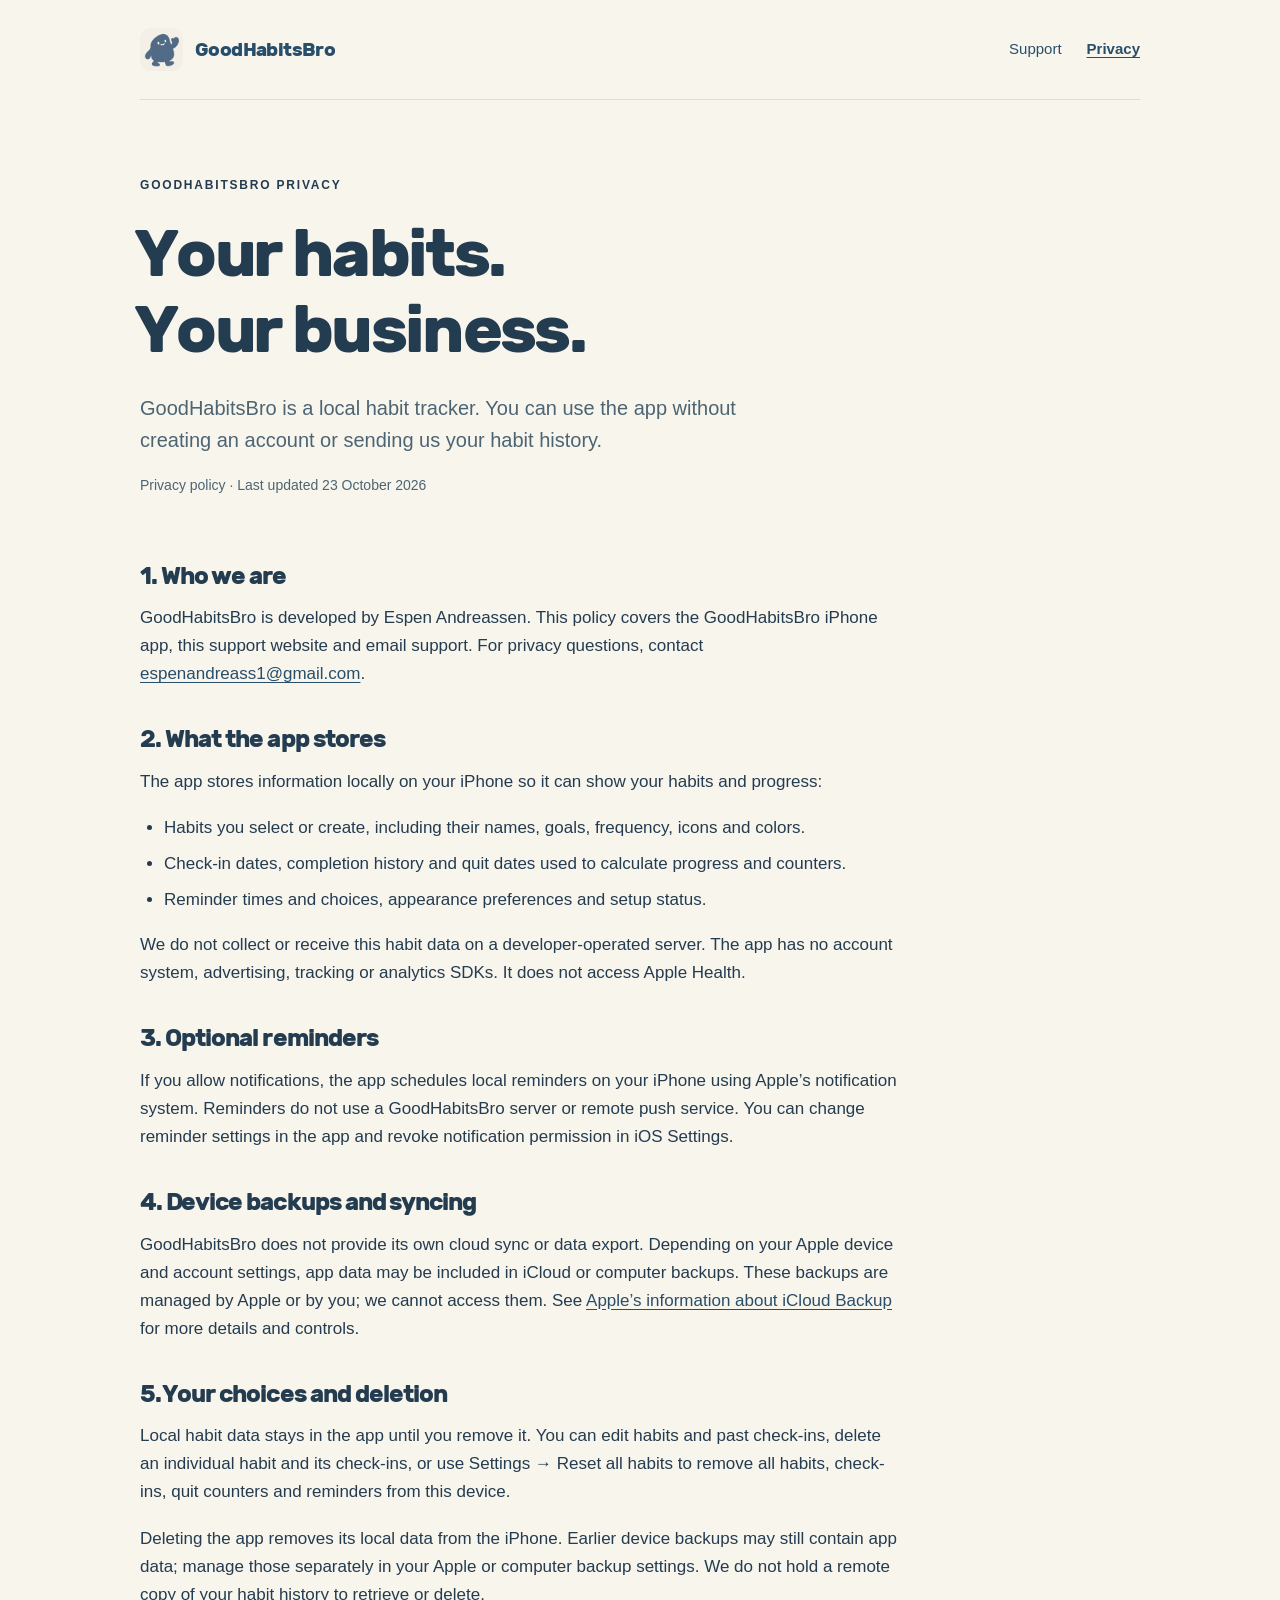
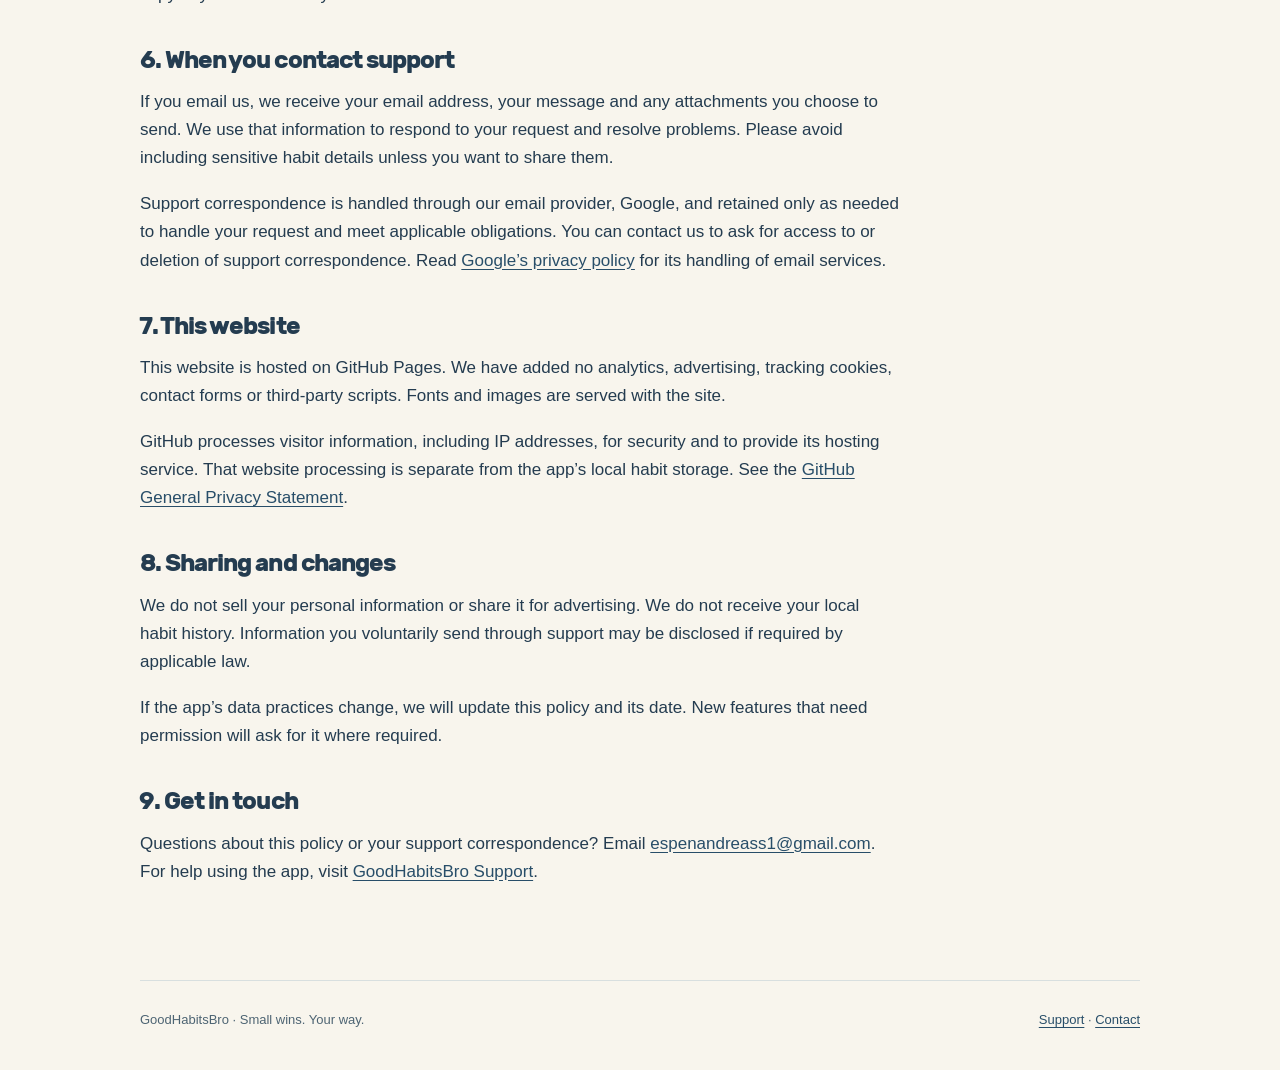
==== privacy/index.html @ 74241257 "Publish GoodHabitsBro support and privacy pages" ====
<!doctype html>
<html lang="en">
<head>
  <meta charset="utf-8">
  <meta name="viewport" content="width=device-width, initial-scale=1">
  <meta name="description" content="How GoodHabitsBro handles your habits, progress, reminders, support emails and website visits.">
  <title>Privacy policy · GoodHabitsBro</title>
  <link rel="icon" href="../assets/app-icon.png" type="image/png">
  <link rel="stylesheet" href="../styles.css">
</head>
<body>
  <a class="skip" href="#main">Skip to content</a>
  <header class="site-header wrap">
    <a class="brand" href="../"><img src="../assets/app-icon.png" alt="" width="43" height="43">GoodHabitsBro</a>
    <nav aria-label="Main navigation"><a href="../">Support</a><a href="./" aria-current="page">Privacy</a></nav>
  </header>
  <main id="main" class="wrap">
    <div class="hero">
      <p class="eyebrow">GoodHabitsBro privacy</p>
      <h1>Your habits.<br>Your business.</h1>
      <p class="lead">GoodHabitsBro is a local habit tracker. You can use the app without creating an account or sending us your habit history.</p>
      <p class="updated">Privacy policy · Last updated <time datetime="2026-10-23">23 October 2026</time></p>
    </div>
    <div class="policy">
      <section aria-labelledby="about"><h2 id="about">1. Who we are</h2><p>GoodHabitsBro is developed by Espen Andreassen. This policy covers the GoodHabitsBro iPhone app, this support website and email support. For privacy questions, contact <a href="mailto:espenandreass1@gmail.com">espenandreass1@gmail.com</a>.</p></section>
      <section aria-labelledby="local"><h2 id="local">2. What the app stores</h2><p>The app stores information locally on your iPhone so it can show your habits and progress:</p><ul><li>Habits you select or create, including their names, goals, frequency, icons and colors.</li><li>Check-in dates, completion history and quit dates used to calculate progress and counters.</li><li>Reminder times and choices, appearance preferences and setup status.</li></ul><p>We do not collect or receive this habit data on a developer-operated server. The app has no account system, advertising, tracking or analytics SDKs. It does not access Apple Health.</p></section>
      <section aria-labelledby="reminders"><h2 id="reminders">3. Optional reminders</h2><p>If you allow notifications, the app schedules local reminders on your iPhone using Apple’s notification system. Reminders do not use a GoodHabitsBro server or remote push service. You can change reminder settings in the app and revoke notification permission in iOS Settings.</p></section>
      <section aria-labelledby="backups"><h2 id="backups">4. Device backups and syncing</h2><p>GoodHabitsBro does not provide its own cloud sync or data export. Depending on your Apple device and account settings, app data may be included in iCloud or computer backups. These backups are managed by Apple or by you; we cannot access them. See <a href="https://support.apple.com/en-us/108770">Apple’s information about iCloud Backup</a> for more details and controls.</p></section>
      <section aria-labelledby="delete"><h2 id="delete">5. Your choices and deletion</h2><p>Local habit data stays in the app until you remove it. You can edit habits and past check-ins, delete an individual habit and its check-ins, or use Settings → Reset all habits to remove all habits, check-ins, quit counters and reminders from this device.</p><p>Deleting the app removes its local data from the iPhone. Earlier device backups may still contain app data; manage those separately in your Apple or computer backup settings. We do not hold a remote copy of your habit history to retrieve or delete.</p></section>
      <section aria-labelledby="support"><h2 id="support">6. When you contact support</h2><p>If you email us, we receive your email address, your message and any attachments you choose to send. We use that information to respond to your request and resolve problems. Please avoid including sensitive habit details unless you want to share them.</p><p>Support correspondence is handled through our email provider, Google, and retained only as needed to handle your request and meet applicable obligations. You can contact us to ask for access to or deletion of support correspondence. Read <a href="https://policies.google.com/privacy">Google’s privacy policy</a> for its handling of email services.</p></section>
      <section aria-labelledby="website"><h2 id="website">7. This website</h2><p>This website is hosted on GitHub Pages. We have added no analytics, advertising, tracking cookies, contact forms or third-party scripts. Fonts and images are served with the site.</p><p>GitHub processes visitor information, including IP addresses, for security and to provide its hosting service. That website processing is separate from the app’s local habit storage. See the <a href="https://docs.github.com/en/site-policy/privacy-policies/github-general-privacy-statement">GitHub General Privacy Statement</a>.</p></section>
      <section aria-labelledby="sharing"><h2 id="sharing">8. Sharing and changes</h2><p>We do not sell your personal information or share it for advertising. We do not receive your local habit history. Information you voluntarily send through support may be disclosed if required by applicable law.</p><p>If the app’s data practices change, we will update this policy and its date. New features that need permission will ask for it where required.</p></section>
      <section aria-labelledby="contact"><h2 id="contact">9. Get in touch</h2><p>Questions about this policy or your support correspondence? Email <a href="mailto:espenandreass1@gmail.com">espenandreass1@gmail.com</a>. For help using the app, visit <a href="../">GoodHabitsBro Support</a>.</p></section>
    </div>
  </main>
  <footer class="site-footer wrap"><p>GoodHabitsBro · Small wins. Your way.</p><p><a href="../">Support</a> · <a href="mailto:espenandreass1@gmail.com">Contact</a></p></footer>
</body>
</html>
---- styles.css ----
@font-face {
  font-family: Rubik;
  src: url("assets/Rubik-Bold.ttf") format("truetype");
  font-weight: 700;
  font-style: normal;
  font-display: swap;
}
:root {
  color-scheme: light;
  --paper: #f8f5ed;
  --ink: #243c50;
  --muted: #4d6473;
  --blue: #284e69;
  --line: #d8dfdf;
  --card: #fffdf8;
  --soft: #e9eef0;
  font-family: -apple-system, BlinkMacSystemFont, "Segoe UI", sans-serif;
  color: var(--ink);
  background: var(--paper);
  font-size: 17px;
  line-height: 1.65;
  -webkit-text-size-adjust: 100%;
}
* { box-sizing: border-box; }
body { margin: 0; }
a { color: var(--blue); text-underline-offset: .2em; }
a:hover { text-decoration-thickness: 2px; }
a:focus-visible, summary:focus-visible { outline: 3px solid #8f4b19; outline-offset: 5px; border-radius: 3px; }
.skip { position: absolute; top: -100px; left: 16px; padding: 12px 20px; background: var(--card); z-index: 10; }
.skip:focus { top: 12px; }
.wrap { width: min(100% - 48px, 1000px); margin-inline: auto; }
.site-header { display: flex; align-items: center; justify-content: space-between; gap: 24px; padding-block: 28px; border-bottom: 1px solid var(--line); }
.brand { display: inline-flex; align-items: center; gap: 12px; font-family: Rubik, sans-serif; font-weight: 700; text-decoration: none; font-size: 19px; letter-spacing: -.6px; }
.brand img { width: 43px; height: 43px; border-radius: 11px; }
nav { display: flex; align-items: center; gap: 25px; font-size: 15px; }
nav a { padding-block: 9px; text-decoration: none; }
nav a[aria-current="page"] { font-weight: 700; text-decoration: underline; }
.hero { padding: 76px 0 48px; max-width: 800px; }
.eyebrow { font-size: 12px; font-weight: 700; letter-spacing: .15em; text-transform: uppercase; margin: 0 0 20px; }
h1, h2, h3 { font-family: Rubik, -apple-system, sans-serif; font-weight: 700; line-height: 1.15; letter-spacing: -.04em; text-wrap: balance; }
h1 { font-size: clamp(39px, 6.5vw, 66px); margin: 0 0 24px; }
h2 { font-size: 29px; margin: 0 0 20px; }
h3 { font-size: 20px; margin: 0 0 12px; }
p { margin: 0 0 18px; }
.lead { color: var(--muted); font-size: 20px; max-width: 630px; line-height: 1.6; }
.tag { display: inline-flex; align-items: center; gap: 8px; background: var(--soft); font-size: 13px; padding: 7px 13px; border-radius: 30px; }
.tag::before { content: ""; width: 7px; height: 7px; border-radius: 100%; background: var(--blue); }
.contact-card { background: var(--blue); color: #fffdf8; padding: 30px 34px; border-radius: 24px; display: flex; align-items: center; justify-content: space-between; gap: 32px; margin-bottom: 66px; }
.contact-card h2 { font-size: 23px; margin-bottom: 8px; }
.contact-card p { margin: 0; font-size: 15px; max-width: 480px; }
.button { display: inline-block; background: var(--paper); color: var(--ink); padding: 13px 21px; border-radius: 14px; text-decoration: none; font-weight: 700; white-space: nowrap; }
.button:focus-visible { outline-color: #fff; }
.section-note { color: var(--muted); max-width: 660px; }
.faq { margin: 28px 0 64px; border-top: 1px solid var(--line); }
details { border-bottom: 1px solid var(--line); }
summary { padding: 23px 2px; cursor: pointer; font-weight: 650; font-size: 18px; }
details p { color: var(--muted); max-width: 760px; margin: 0 22px 24px; }
.quiet-card { background: var(--soft); padding: 30px 34px; border-radius: 24px; margin-bottom: 66px; }
.quiet-card p { color: var(--muted); max-width: 710px; }
.quiet-card p:last-child { margin-bottom: 0; }
.policy { max-width: 760px; padding-bottom: 56px; }
.policy section { margin-bottom: 38px; scroll-margin-top: 25px; }
.policy h2 { font-size: 24px; margin-bottom: 14px; }
.policy li { margin-bottom: 8px; }
.policy ul { padding-left: 24px; }
.policy a, .email { overflow-wrap: anywhere; }
.updated { font-size: 14px; color: var(--muted); }
.site-footer { display: flex; justify-content: space-between; gap: 24px; padding-block: 28px 40px; border-top: 1px solid var(--line); font-size: 13px; color: var(--muted); }
.site-footer p { margin: 0; }
.site-footer a { white-space: nowrap; }
@media (max-width: 650px) {
  .wrap { width: calc(100% - 36px); }
  .site-header { gap: 18px; padding-block: 20px; flex-wrap: wrap; }
  .brand { font-size: 18px; }
  nav { gap: 22px; }
  .hero { padding-block: 49px 32px; }
  .lead { font-size: 18px; }
  .contact-card { display: block; padding: 26px; margin-bottom: 48px; }
  .contact-card .button { margin-top: 22px; }
  .quiet-card { padding: 26px; margin-bottom: 48px; }
  summary { font-size: 17px; }
  details p { margin-inline: 0; }
  .site-footer { display: block; }
  .site-footer p + p { margin-top: 14px; }
}
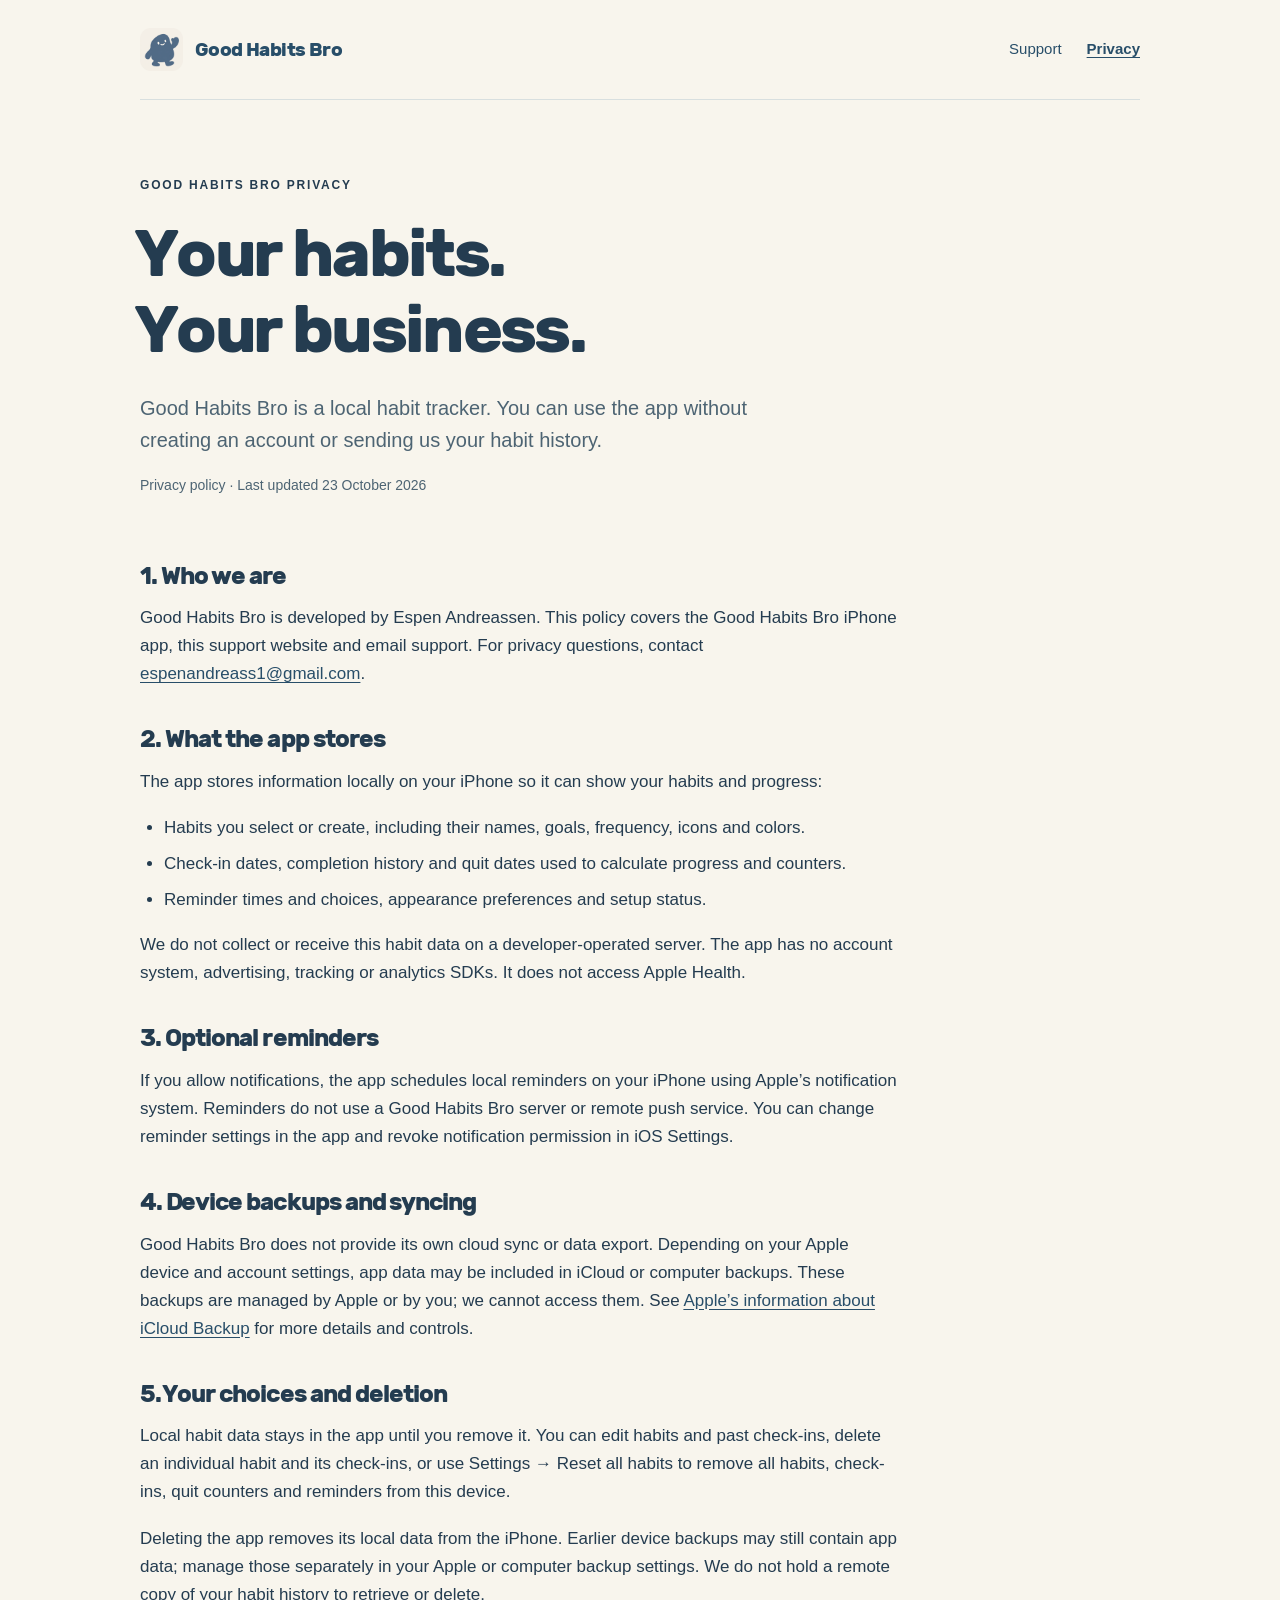
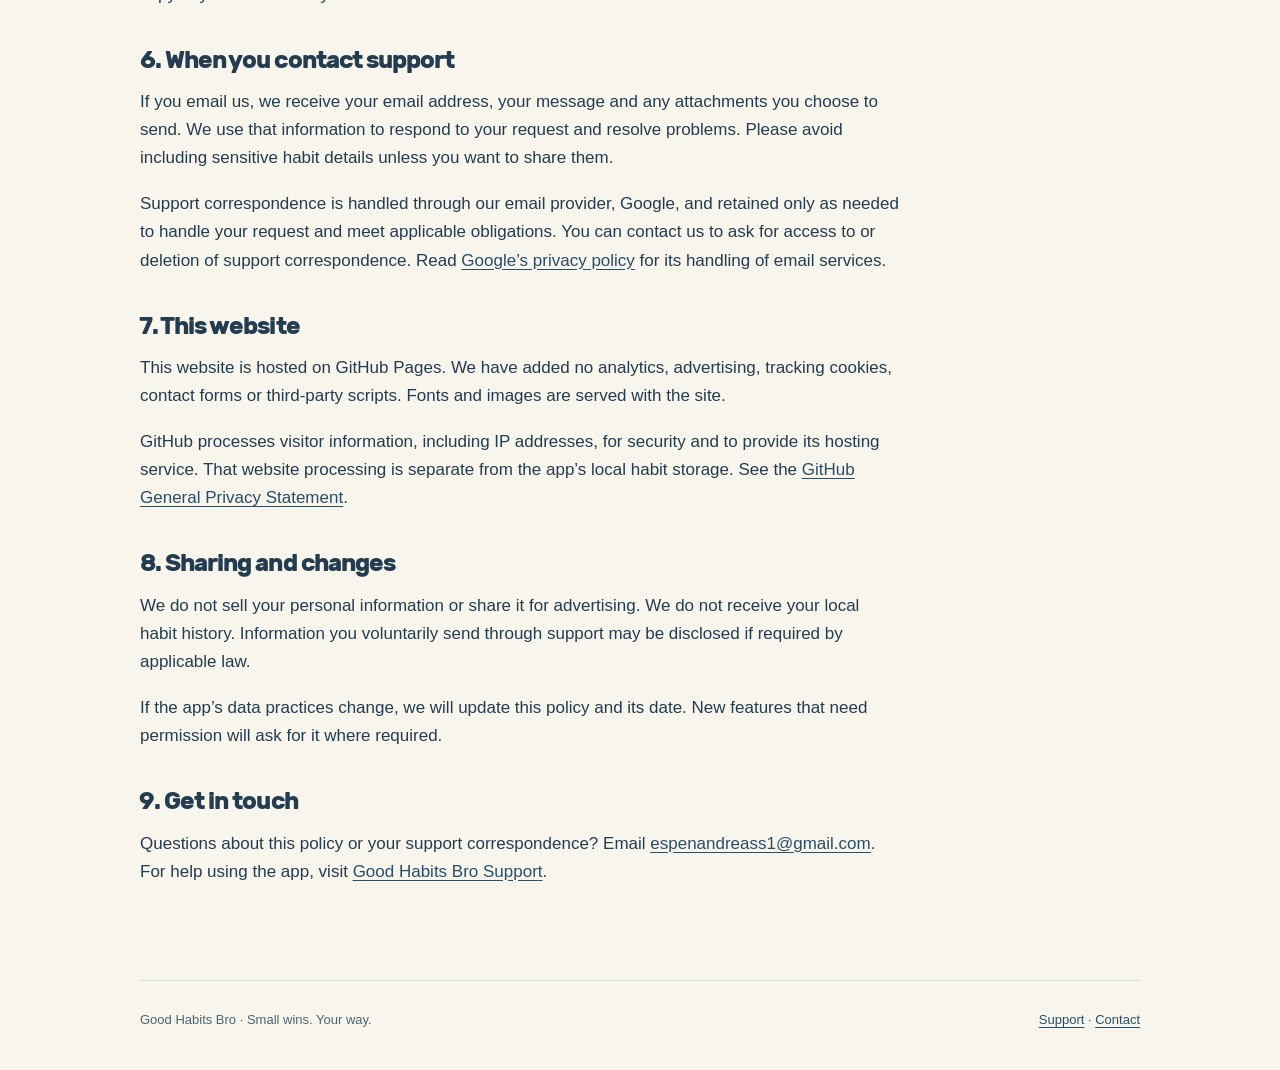
==== commit 93d57d71: "Use spaced public brand name" ====
--- a/privacy/index.html
+++ b/privacy/index.html
@@ -3,36 +3,36 @@
 <head>
   <meta charset="utf-8">
   <meta name="viewport" content="width=device-width, initial-scale=1">
-  <meta name="description" content="How GoodHabitsBro handles your habits, progress, reminders, support emails and website visits.">
-  <title>Privacy policy · GoodHabitsBro</title>
+  <meta name="description" content="How Good Habits Bro handles your habits, progress, reminders, support emails and website visits.">
+  <title>Privacy policy · Good Habits Bro</title>
   <link rel="icon" href="../assets/app-icon.png" type="image/png">
   <link rel="stylesheet" href="../styles.css">
 </head>
 <body>
   <a class="skip" href="#main">Skip to content</a>
   <header class="site-header wrap">
-    <a class="brand" href="../"><img src="../assets/app-icon.png" alt="" width="43" height="43">GoodHabitsBro</a>
+    <a class="brand" href="../"><img src="../assets/app-icon.png" alt="" width="43" height="43">Good Habits Bro</a>
     <nav aria-label="Main navigation"><a href="../">Support</a><a href="./" aria-current="page">Privacy</a></nav>
   </header>
   <main id="main" class="wrap">
     <div class="hero">
-      <p class="eyebrow">GoodHabitsBro privacy</p>
+      <p class="eyebrow">Good Habits Bro privacy</p>
       <h1>Your habits.<br>Your business.</h1>
-      <p class="lead">GoodHabitsBro is a local habit tracker. You can use the app without creating an account or sending us your habit history.</p>
+      <p class="lead">Good Habits Bro is a local habit tracker. You can use the app without creating an account or sending us your habit history.</p>
       <p class="updated">Privacy policy · Last updated <time datetime="2026-10-23">23 October 2026</time></p>
     </div>
     <div class="policy">
-      <section aria-labelledby="about"><h2 id="about">1. Who we are</h2><p>GoodHabitsBro is developed by Espen Andreassen. This policy covers the GoodHabitsBro iPhone app, this support website and email support. For privacy questions, contact <a href="mailto:espenandreass1@gmail.com">espenandreass1@gmail.com</a>.</p></section>
+      <section aria-labelledby="about"><h2 id="about">1. Who we are</h2><p>Good Habits Bro is developed by Espen Andreassen. This policy covers the Good Habits Bro iPhone app, this support website and email support. For privacy questions, contact <a href="mailto:espenandreass1@gmail.com">espenandreass1@gmail.com</a>.</p></section>
       <section aria-labelledby="local"><h2 id="local">2. What the app stores</h2><p>The app stores information locally on your iPhone so it can show your habits and progress:</p><ul><li>Habits you select or create, including their names, goals, frequency, icons and colors.</li><li>Check-in dates, completion history and quit dates used to calculate progress and counters.</li><li>Reminder times and choices, appearance preferences and setup status.</li></ul><p>We do not collect or receive this habit data on a developer-operated server. The app has no account system, advertising, tracking or analytics SDKs. It does not access Apple Health.</p></section>
-      <section aria-labelledby="reminders"><h2 id="reminders">3. Optional reminders</h2><p>If you allow notifications, the app schedules local reminders on your iPhone using Apple’s notification system. Reminders do not use a GoodHabitsBro server or remote push service. You can change reminder settings in the app and revoke notification permission in iOS Settings.</p></section>
-      <section aria-labelledby="backups"><h2 id="backups">4. Device backups and syncing</h2><p>GoodHabitsBro does not provide its own cloud sync or data export. Depending on your Apple device and account settings, app data may be included in iCloud or computer backups. These backups are managed by Apple or by you; we cannot access them. See <a href="https://support.apple.com/en-us/108770">Apple’s information about iCloud Backup</a> for more details and controls.</p></section>
+      <section aria-labelledby="reminders"><h2 id="reminders">3. Optional reminders</h2><p>If you allow notifications, the app schedules local reminders on your iPhone using Apple’s notification system. Reminders do not use a Good Habits Bro server or remote push service. You can change reminder settings in the app and revoke notification permission in iOS Settings.</p></section>
+      <section aria-labelledby="backups"><h2 id="backups">4. Device backups and syncing</h2><p>Good Habits Bro does not provide its own cloud sync or data export. Depending on your Apple device and account settings, app data may be included in iCloud or computer backups. These backups are managed by Apple or by you; we cannot access them. See <a href="https://support.apple.com/en-us/108770">Apple’s information about iCloud Backup</a> for more details and controls.</p></section>
       <section aria-labelledby="delete"><h2 id="delete">5. Your choices and deletion</h2><p>Local habit data stays in the app until you remove it. You can edit habits and past check-ins, delete an individual habit and its check-ins, or use Settings → Reset all habits to remove all habits, check-ins, quit counters and reminders from this device.</p><p>Deleting the app removes its local data from the iPhone. Earlier device backups may still contain app data; manage those separately in your Apple or computer backup settings. We do not hold a remote copy of your habit history to retrieve or delete.</p></section>
       <section aria-labelledby="support"><h2 id="support">6. When you contact support</h2><p>If you email us, we receive your email address, your message and any attachments you choose to send. We use that information to respond to your request and resolve problems. Please avoid including sensitive habit details unless you want to share them.</p><p>Support correspondence is handled through our email provider, Google, and retained only as needed to handle your request and meet applicable obligations. You can contact us to ask for access to or deletion of support correspondence. Read <a href="https://policies.google.com/privacy">Google’s privacy policy</a> for its handling of email services.</p></section>
       <section aria-labelledby="website"><h2 id="website">7. This website</h2><p>This website is hosted on GitHub Pages. We have added no analytics, advertising, tracking cookies, contact forms or third-party scripts. Fonts and images are served with the site.</p><p>GitHub processes visitor information, including IP addresses, for security and to provide its hosting service. That website processing is separate from the app’s local habit storage. See the <a href="https://docs.github.com/en/site-policy/privacy-policies/github-general-privacy-statement">GitHub General Privacy Statement</a>.</p></section>
       <section aria-labelledby="sharing"><h2 id="sharing">8. Sharing and changes</h2><p>We do not sell your personal information or share it for advertising. We do not receive your local habit history. Information you voluntarily send through support may be disclosed if required by applicable law.</p><p>If the app’s data practices change, we will update this policy and its date. New features that need permission will ask for it where required.</p></section>
-      <section aria-labelledby="contact"><h2 id="contact">9. Get in touch</h2><p>Questions about this policy or your support correspondence? Email <a href="mailto:espenandreass1@gmail.com">espenandreass1@gmail.com</a>. For help using the app, visit <a href="../">GoodHabitsBro Support</a>.</p></section>
+      <section aria-labelledby="contact"><h2 id="contact">9. Get in touch</h2><p>Questions about this policy or your support correspondence? Email <a href="mailto:espenandreass1@gmail.com">espenandreass1@gmail.com</a>. For help using the app, visit <a href="../">Good Habits Bro Support</a>.</p></section>
     </div>
   </main>
-  <footer class="site-footer wrap"><p>GoodHabitsBro · Small wins. Your way.</p><p><a href="../">Support</a> · <a href="mailto:espenandreass1@gmail.com">Contact</a></p></footer>
+  <footer class="site-footer wrap"><p>Good Habits Bro · Small wins. Your way.</p><p><a href="../">Support</a> · <a href="mailto:espenandreass1@gmail.com">Contact</a></p></footer>
 </body>
 </html>
